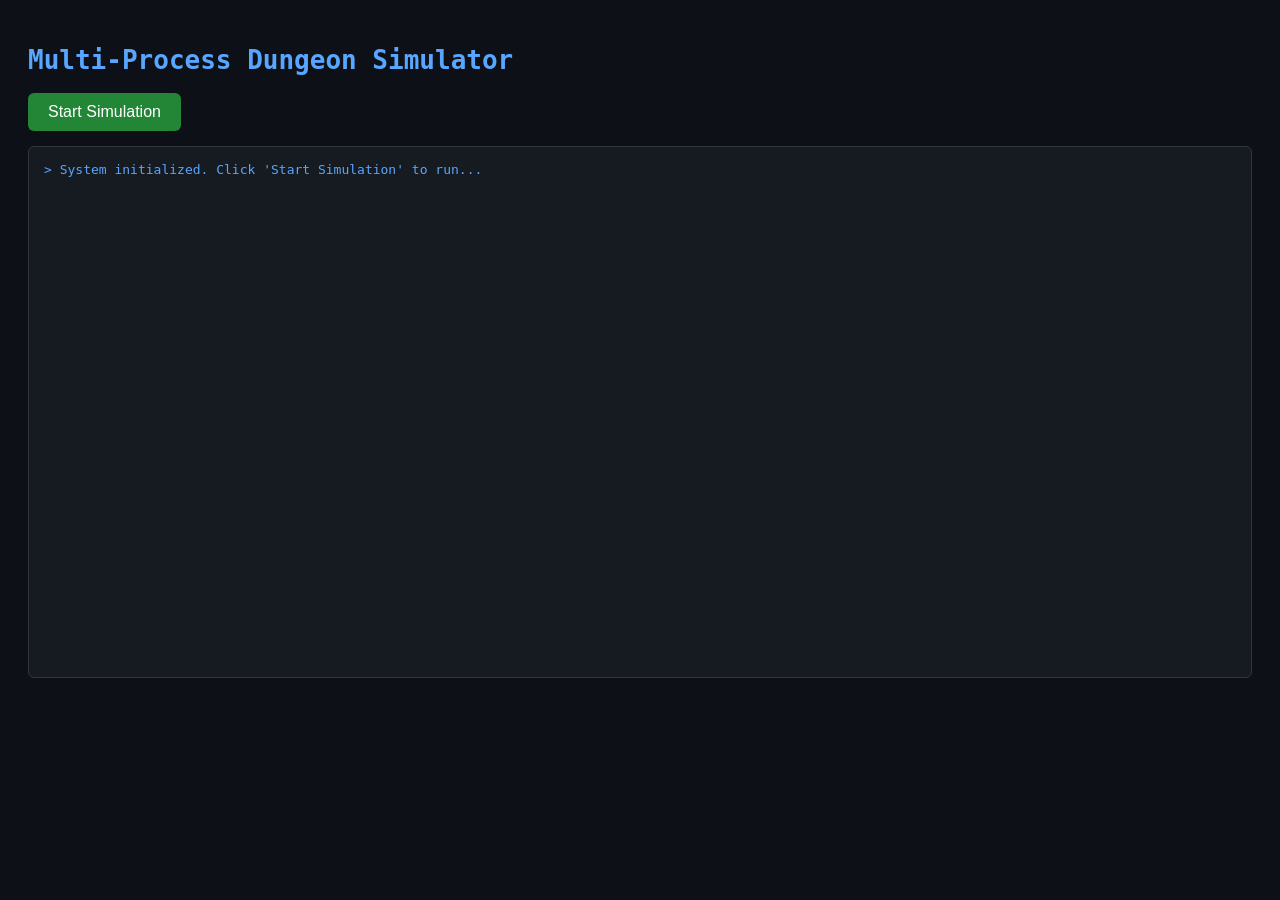
==== templates/index.html @ 9b79f570 "feat: Add Flask web server and SSE console UI" ====
<!DOCTYPE html>
<html lang="en">
<head>
    <meta charset="UTF-8">
    <title>Dungeon Simulator Console</title>
    <style>
        body { background-color: #0d1117; color: #58a6ff; font-family: monospace; padding: 20px; }
        #terminal { background: #161b22; border: 1px solid #30363d; padding: 15px; border-radius: 6px; height: 500px; overflow-y: auto; white-space: pre-wrap; }
        button { background: #238636; color: white; border: none; padding: 10px 20px; font-size: 16px; border-radius: 6px; cursor: pointer; margin-bottom: 15px; }
        button:hover { background: #2ea043; }
    </style>
</head>
<body>
    <h1>Multi-Process Dungeon Simulator</h1>
    <button onclick="runDungeon()">Start Simulation</button>
    <div id="terminal">> System initialized. Click 'Start Simulation' to run...</div>

    <script>
        function runDungeon() {
            const terminal = document.getElementById('terminal');
            terminal.innerText = "> Launching C Engine & Spawning Party...\n\n";
            
            const eventSource = new EventSource('/stream-game');
            
            eventSource.onmessage = function(event) {
                terminal.innerText += event.data;
                terminal.scrollTop = terminal.scrollHeight;
            };

            eventSource.onerror = function() {
                eventSource.close();
                terminal.innerText += "\n> Simulation run finished.";
            };
        }
    </script>
</body>
</html>
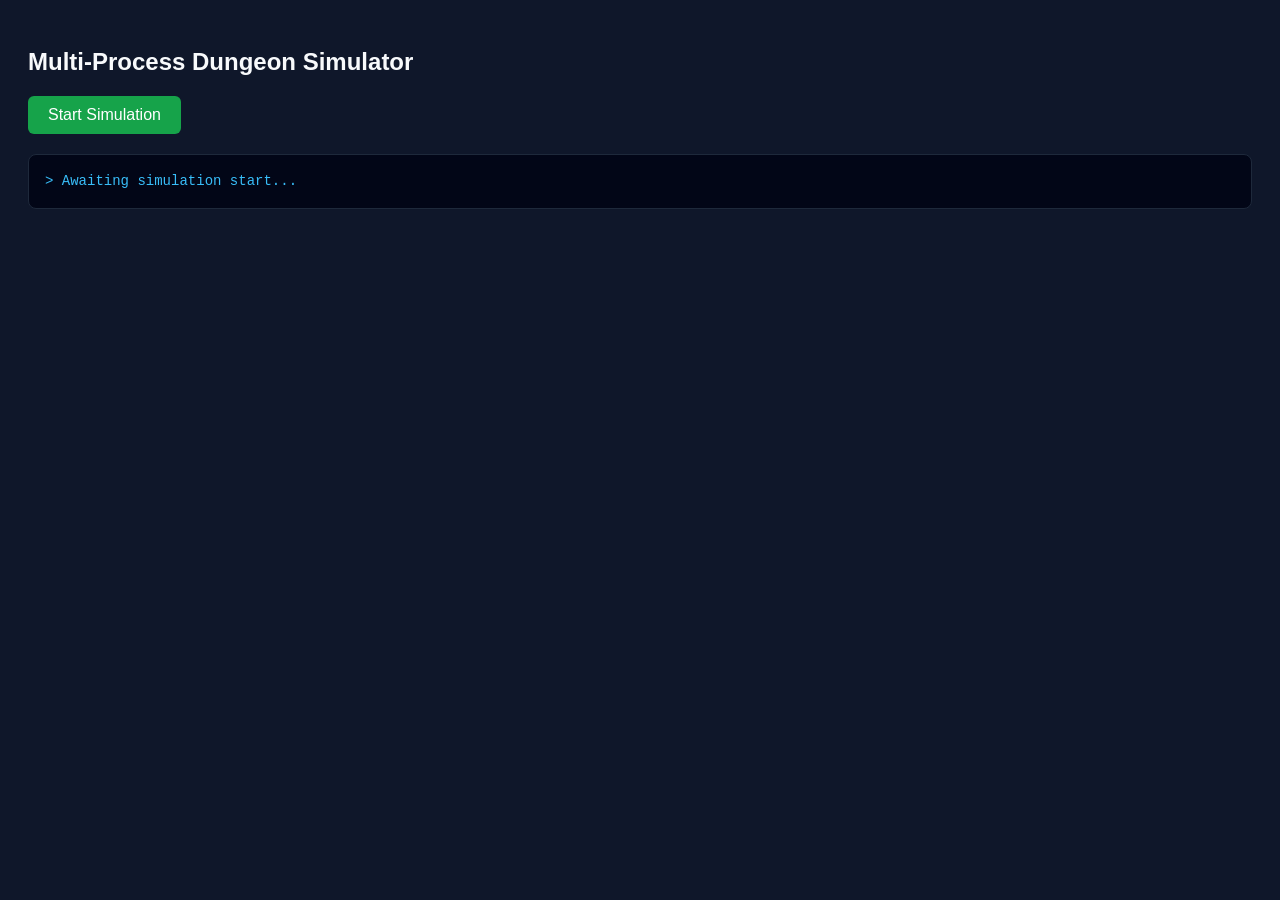
==== commit 9c60f097: "Update title and improve terminal styling in HTML" ====
--- a/templates/index.html
+++ b/templates/index.html
@@ -2,36 +2,70 @@
 <html lang="en">
 <head>
     <meta charset="UTF-8">
-    <title>Dungeon Simulator Console</title>
+    <title>Multi-Process Dungeon Simulator</title>
     <style>
-        body { background-color: #0d1117; color: #58a6ff; font-family: monospace; padding: 20px; }
-        #terminal { background: #161b22; border: 1px solid #30363d; padding: 15px; border-radius: 6px; height: 500px; overflow-y: auto; white-space: pre-wrap; }
-        button { background: #238636; color: white; border: none; padding: 10px 20px; font-size: 16px; border-radius: 6px; cursor: pointer; margin-bottom: 15px; }
-        button:hover { background: #2ea043; }
+        body {
+            background-color: #0f172a;
+            color: #f8fafc;
+            font-family: sans-serif;
+            padding: 20px;
+        }
+        #terminal {
+            background-color: #020617;
+            border: 1px solid #1e293b;
+            border-radius: 8px;
+            padding: 16px;
+            font-family: 'Courier New', Courier, monospace;
+            font-size: 14px;
+            line-height: 1.5;
+            color: #38bdf8;
+            /* CRITICAL: Preserves line breaks and formatting */
+            white-space: pre-wrap;
+            word-wrap: break-word;
+            max-height: 500px;
+            overflow-y: auto;
+        }
+        button {
+            background-color: #16a34a;
+            color: white;
+            border: none;
+            padding: 10px 20px;
+            font-size: 16px;
+            border-radius: 6px;
+            cursor: pointer;
+            margin-bottom: 20px;
+        }
+        button:hover {
+            background-color: #15803d;
+        }
     </style>
 </head>
 <body>
-    <h1>Multi-Process Dungeon Simulator</h1>
-    <button onclick="runDungeon()">Start Simulation</button>
-    <div id="terminal">> System initialized. Click 'Start Simulation' to run...</div>
+
+    <h2>Multi-Process Dungeon Simulator</h2>
+    <button id="startBtn" onclick="runSimulation()">Start Simulation</button>
+
+    <div id="terminal">> Awaiting simulation start...</div>
 
     <script>
-        function runDungeon() {
+        function runSimulation() {
             const terminal = document.getElementById('terminal');
-            terminal.innerText = "> Launching C Engine & Spawning Party...\n\n";
-            
+            terminal.textContent = '> Launching C Engine & Spawning Party...\n\n';
+
             const eventSource = new EventSource('/stream-game');
-            
+
             eventSource.onmessage = function(event) {
-                terminal.innerText += event.data;
+                // Append line with explicit newline
+                terminal.textContent += event.data + '\n';
+                // Auto-scroll to bottom as output logs arrive
                 terminal.scrollTop = terminal.scrollHeight;
             };
 
             eventSource.onerror = function() {
+                terminal.textContent += '\n> Simulation run finished.\n';
                 eventSource.close();
-                terminal.innerText += "\n> Simulation run finished.";
             };
         }
     </script>
 </body>
-</html>+</html>
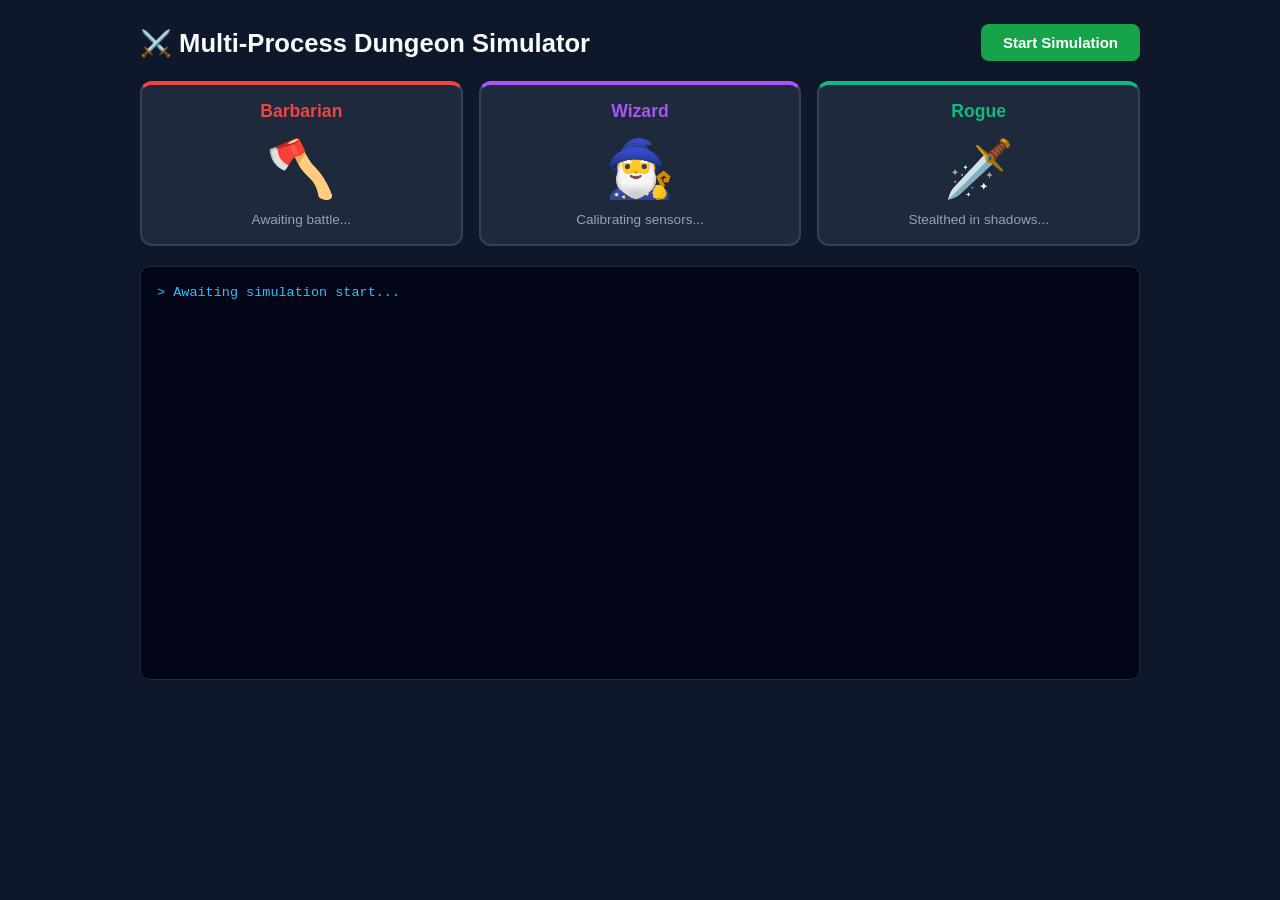
==== commit f2960f94: "Deploy animated dungeon simulator UI and streaming fixes" ====
--- a/templates/index.html
+++ b/templates/index.html
@@ -4,50 +4,165 @@
     <meta charset="UTF-8">
     <title>Multi-Process Dungeon Simulator</title>
     <style>
+        :root {
+            --bg: #0f172a;
+            --card-bg: #1e293b;
+            --terminal-bg: #020617;
+            --barbarian-color: #ef4444;
+            --wizard-color: #a855f7;
+            --rogue-color: #10b981;
+        }
+
         body {
-            background-color: #0f172a;
+            background-color: var(--bg);
             color: #f8fafc;
-            font-family: sans-serif;
-            padding: 20px;
-        }
-        #terminal {
-            background-color: #020617;
-            border: 1px solid #1e293b;
-            border-radius: 8px;
-            padding: 16px;
-            font-family: 'Courier New', Courier, monospace;
-            font-size: 14px;
-            line-height: 1.5;
-            color: #38bdf8;
-            /* CRITICAL: Preserves line breaks and formatting */
-            white-space: pre-wrap;
-            word-wrap: break-word;
-            max-height: 500px;
-            overflow-y: auto;
-        }
+            font-family: 'Segoe UI', Tahoma, Geneva, Verdana, sans-serif;
+            padding: 24px;
+            max-width: 1000px;
+            margin: 0 auto;
+        }
+
+        .header {
+            display: flex;
+            justify-content: space-between;
+            align-items: center;
+            margin-bottom: 20px;
+        }
+
+        h2 { margin: 0; font-size: 1.6rem; }
+
         button {
             background-color: #16a34a;
             color: white;
             border: none;
-            padding: 10px 20px;
-            font-size: 16px;
-            border-radius: 6px;
+            padding: 10px 22px;
+            font-size: 15px;
+            font-weight: 600;
+            border-radius: 8px;
             cursor: pointer;
+            transition: all 0.2s ease;
+        }
+
+        button:hover { background-color: #15803d; transform: translateY(-1px); }
+
+        #dungeon-stage {
+            display: grid;
+            grid-template-columns: repeat(3, 1fr);
+            gap: 16px;
             margin-bottom: 20px;
         }
-        button:hover {
-            background-color: #15803d;
+
+        .hero-card {
+            background-color: var(--card-bg);
+            border: 2px solid #334155;
+            border-radius: 12px;
+            padding: 16px;
+            text-align: center;
+            position: relative;
+            transition: border-color 0.3s, transform 0.2s;
+        }
+
+        .hero-avatar {
+            font-size: 3.5rem;
+            margin: 10px 0;
+            display: inline-block;
+            transition: transform 0.15s ease-in-out;
+        }
+
+        .hero-title { font-weight: 700; font-size: 1.1rem; margin-bottom: 4px; }
+        .hero-status { font-size: 0.85rem; color: #94a3b8; height: 1.2em; }
+
+        .hero-card[data-hero="barbarian"] { border-top: 4px solid var(--barbarian-color); }
+        .hero-card[data-hero="wizard"]    { border-top: 4px solid var(--wizard-color); }
+        .hero-card[data-hero="rogue"]     { border-top: 4px solid var(--rogue-color); }
+
+        @keyframes lunge {
+            0%   { transform: translateY(0) scale(1); }
+            30%  { transform: translateY(-18px) scale(1.25) rotate(-5deg); }
+            60%  { transform: translateY(4px) scale(1.1); }
+            100% { transform: translateY(0) scale(1); }
+        }
+        .anim-lunge .hero-avatar { animation: lunge 0.5s ease-in-out; }
+        .anim-lunge { border-color: var(--barbarian-color) !important; box-shadow: 0 0 15px rgba(239, 68, 68, 0.4); }
+
+        @keyframes cast {
+            0%   { transform: scale(1) rotate(0deg); filter: drop-shadow(0 0 0 transparent); }
+            50%  { transform: scale(1.3) rotate(10deg); filter: drop-shadow(0 0 12px #a855f7); }
+            100% { transform: scale(1) rotate(0deg); filter: drop-shadow(0 0 0 transparent); }
+        }
+        .anim-cast .hero-avatar { animation: cast 0.6s ease-in-out; }
+        .anim-cast { border-color: var(--wizard-color) !important; box-shadow: 0 0 15px rgba(168, 85, 247, 0.4); }
+
+        @keyframes dash {
+            0%   { transform: translateX(0); }
+            25%  { transform: translateX(-15px) rotate(-10deg); }
+            50%  { transform: translateX(15px) rotate(10deg); }
+            100% { transform: translateX(0); }
+        }
+        .anim-dash .hero-avatar { animation: dash 0.45s ease-in-out; }
+        .anim-dash { border-color: var(--rogue-color) !important; box-shadow: 0 0 15px rgba(16, 185, 129, 0.4); }
+
+        #terminal {
+            background-color: var(--terminal-bg);
+            border: 1px solid #1e293b;
+            border-radius: 10px;
+            padding: 16px;
+            font-family: 'Fira Code', 'Courier New', Courier, monospace;
+            font-size: 13.5px;
+            line-height: 1.55;
+            color: #38bdf8;
+            white-space: pre-wrap;
+            word-wrap: break-word;
+            height: 380px;
+            overflow-y: auto;
         }
     </style>
 </head>
 <body>
 
-    <h2>Multi-Process Dungeon Simulator</h2>
-    <button id="startBtn" onclick="runSimulation()">Start Simulation</button>
+    <div class="header">
+        <h2>⚔️ Multi-Process Dungeon Simulator</h2>
+        <button id="startBtn" onclick="runSimulation()">Start Simulation</button>
+    </div>
+
+    <div id="dungeon-stage">
+        <div class="hero-card" id="card-barbarian" data-hero="barbarian">
+            <div class="hero-title" style="color: var(--barbarian-color);">Barbarian</div>
+            <div class="hero-avatar">🪓</div>
+            <div class="hero-status" id="status-barbarian">Awaiting battle...</div>
+        </div>
+
+        <div class="hero-card" id="card-wizard" data-hero="wizard">
+            <div class="hero-title" style="color: var(--wizard-color);">Wizard</div>
+            <div class="hero-avatar">🧙‍♂️</div>
+            <div class="hero-status" id="status-wizard">Calibrating sensors...</div>
+        </div>
+
+        <div class="hero-card" id="card-rogue" data-hero="rogue">
+            <div class="hero-title" style="color: var(--rogue-color);">Rogue</div>
+            <div class="hero-avatar">🗡️</div>
+            <div class="hero-status" id="status-rogue">Stealthed in shadows...</div>
+        </div>
+    </div>
 
     <div id="terminal">> Awaiting simulation start...</div>
 
     <script>
+        function triggerHeroAnimation(hero, animClass, statusText) {
+            const card = document.getElementById(`card-${hero}`);
+            const status = document.getElementById(`status-${hero}`);
+
+            if (statusText) status.textContent = statusText;
+
+            card.classList.remove('anim-lunge', 'anim-cast', 'anim-dash');
+            void card.offsetWidth;
+            card.classList.add(animClass);
+
+            setTimeout(() => {
+                card.classList.remove(animClass);
+            }, 600);
+        }
+
         function runSimulation() {
             const terminal = document.getElementById('terminal');
             terminal.textContent = '> Launching C Engine & Spawning Party...\n\n';
@@ -55,17 +170,33 @@
             const eventSource = new EventSource('/stream-game');
 
             eventSource.onmessage = function(event) {
-                // Append line with explicit newline
-                terminal.textContent += event.data + '\n';
-                // Auto-scroll to bottom as output logs arrive
+                if (event.data === '[FINISHED]') {
+                    eventSource.close();
+                    document.getElementById('status-barbarian').textContent = 'Victorious!';
+                    document.getElementById('status-wizard').textContent = 'Victorious!';
+                    document.getElementById('status-rogue').textContent = 'Loot collected!';
+                    return;
+                }
+
+                const line = event.data;
+                terminal.textContent += line + '\n';
                 terminal.scrollTop = terminal.scrollHeight;
+
+                if (line.includes('[Barbarian]') || line.includes('barbarian')) {
+                    triggerHeroAnimation('barbarian', 'anim-lunge', 'Attacking monster!');
+                } 
+                else if (line.includes('[Wizard]') || line.includes('wizard')) {
+                    triggerHeroAnimation('wizard', 'anim-cast', 'Deciphering glyphs...');
+                } 
+                else if (line.includes('[Rogue]') || line.includes('rogue')) {
+                    triggerHeroAnimation('rogue', 'anim-dash', 'Picking locks / sweeping...');
+                }
             };
 
             eventSource.onerror = function() {
-                terminal.textContent += '\n> Simulation run finished.\n';
                 eventSource.close();
             };
         }
     </script>
 </body>
-</html>
+</html>
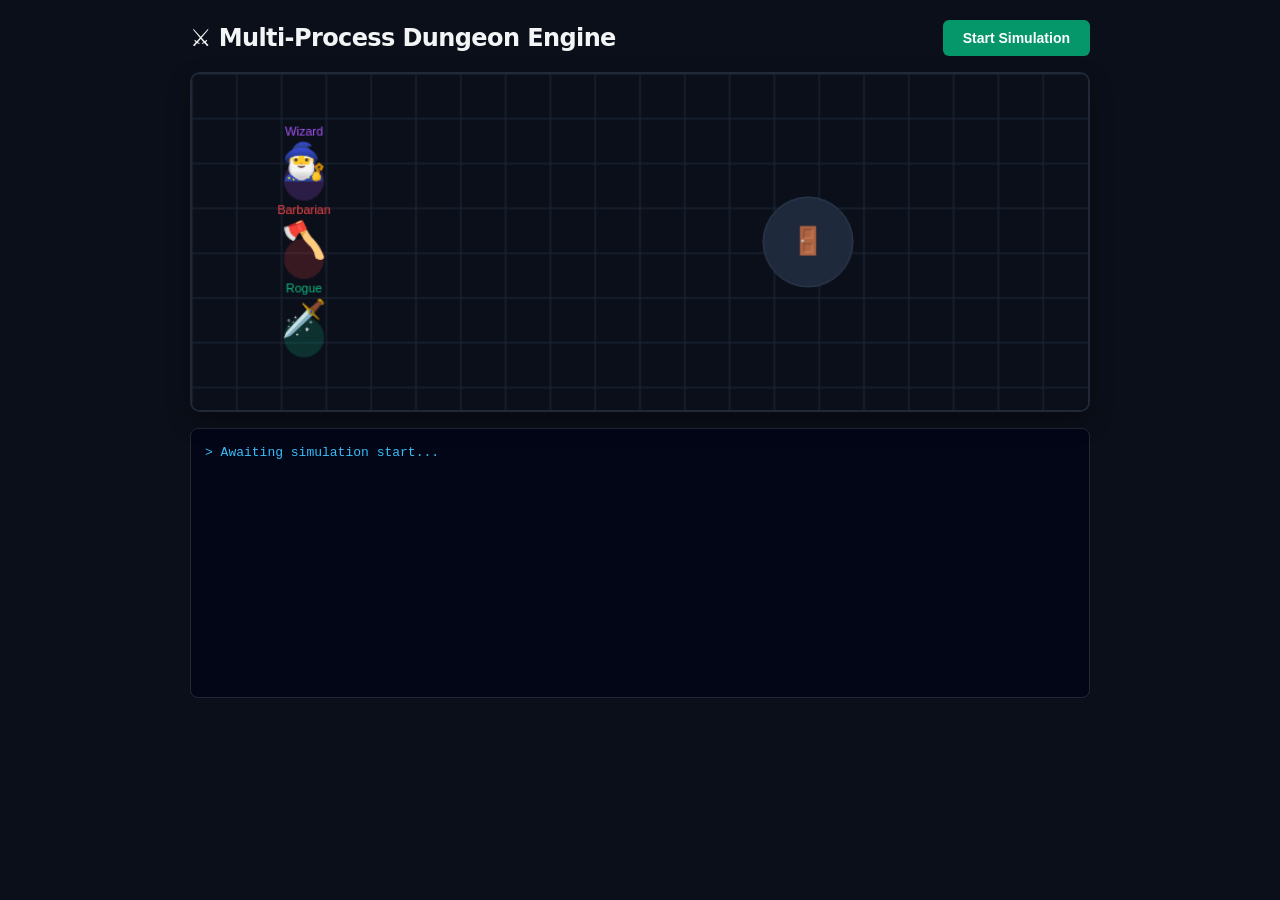
==== commit 11c510aa: "Enhance UI and add 2D graphics support Updated title and styles for improved UI. Added canvas for 2D" ====
--- a/templates/index.html
+++ b/templates/index.html
@@ -2,23 +2,21 @@
 <html lang="en">
 <head>
     <meta charset="UTF-8">
-    <title>Multi-Process Dungeon Simulator</title>
+    <title>Multi-Process Dungeon Simulator - 2D Canvas Engine</title>
     <style>
         :root {
-            --bg: #0f172a;
-            --card-bg: #1e293b;
-            --terminal-bg: #020617;
-            --barbarian-color: #ef4444;
-            --wizard-color: #a855f7;
-            --rogue-color: #10b981;
+            --bg: #0b0f19;
+            --panel-bg: #111827;
+            --border: #1f2937;
+            --text: #f3f4f6;
         }
 
         body {
             background-color: var(--bg);
-            color: #f8fafc;
-            font-family: 'Segoe UI', Tahoma, Geneva, Verdana, sans-serif;
-            padding: 24px;
-            max-width: 1000px;
+            color: var(--text);
+            font-family: 'Segoe UI', system-ui, -apple-system, sans-serif;
+            padding: 20px;
+            max-width: 900px;
             margin: 0 auto;
         }
 
@@ -26,94 +24,56 @@
             display: flex;
             justify-content: space-between;
             align-items: center;
-            margin-bottom: 20px;
-        }
-
-        h2 { margin: 0; font-size: 1.6rem; }
+            margin-bottom: 16px;
+        }
+
+        h2 { margin: 0; font-size: 1.5rem; letter-spacing: -0.025em; }
 
         button {
-            background-color: #16a34a;
+            background-color: #059669;
             color: white;
             border: none;
-            padding: 10px 22px;
-            font-size: 15px;
+            padding: 10px 20px;
+            font-size: 14px;
             font-weight: 600;
+            border-radius: 6px;
+            cursor: pointer;
+            transition: background-color 0.2s, transform 0.1s;
+        }
+
+        button:hover { background-color: #047857; }
+        button:active { transform: scale(0.98); }
+
+        /* Canvas Stage */
+        #canvas-container {
+            position: relative;
+            background-color: #030712;
+            border: 2px solid var(--border);
+            border-radius: 10px;
+            overflow: hidden;
+            box-shadow: 0 10px 25px -5px rgba(0, 0, 0, 0.5);
+            margin-bottom: 16px;
+        }
+
+        canvas {
+            display: block;
+            width: 100%;
+            height: auto;
+        }
+
+        /* Terminal Output */
+        #terminal {
+            background-color: #020617;
+            border: 1px solid var(--border);
             border-radius: 8px;
-            cursor: pointer;
-            transition: all 0.2s ease;
-        }
-
-        button:hover { background-color: #15803d; transform: translateY(-1px); }
-
-        #dungeon-stage {
-            display: grid;
-            grid-template-columns: repeat(3, 1fr);
-            gap: 16px;
-            margin-bottom: 20px;
-        }
-
-        .hero-card {
-            background-color: var(--card-bg);
-            border: 2px solid #334155;
-            border-radius: 12px;
-            padding: 16px;
-            text-align: center;
-            position: relative;
-            transition: border-color 0.3s, transform 0.2s;
-        }
-
-        .hero-avatar {
-            font-size: 3.5rem;
-            margin: 10px 0;
-            display: inline-block;
-            transition: transform 0.15s ease-in-out;
-        }
-
-        .hero-title { font-weight: 700; font-size: 1.1rem; margin-bottom: 4px; }
-        .hero-status { font-size: 0.85rem; color: #94a3b8; height: 1.2em; }
-
-        .hero-card[data-hero="barbarian"] { border-top: 4px solid var(--barbarian-color); }
-        .hero-card[data-hero="wizard"]    { border-top: 4px solid var(--wizard-color); }
-        .hero-card[data-hero="rogue"]     { border-top: 4px solid var(--rogue-color); }
-
-        @keyframes lunge {
-            0%   { transform: translateY(0) scale(1); }
-            30%  { transform: translateY(-18px) scale(1.25) rotate(-5deg); }
-            60%  { transform: translateY(4px) scale(1.1); }
-            100% { transform: translateY(0) scale(1); }
-        }
-        .anim-lunge .hero-avatar { animation: lunge 0.5s ease-in-out; }
-        .anim-lunge { border-color: var(--barbarian-color) !important; box-shadow: 0 0 15px rgba(239, 68, 68, 0.4); }
-
-        @keyframes cast {
-            0%   { transform: scale(1) rotate(0deg); filter: drop-shadow(0 0 0 transparent); }
-            50%  { transform: scale(1.3) rotate(10deg); filter: drop-shadow(0 0 12px #a855f7); }
-            100% { transform: scale(1) rotate(0deg); filter: drop-shadow(0 0 0 transparent); }
-        }
-        .anim-cast .hero-avatar { animation: cast 0.6s ease-in-out; }
-        .anim-cast { border-color: var(--wizard-color) !important; box-shadow: 0 0 15px rgba(168, 85, 247, 0.4); }
-
-        @keyframes dash {
-            0%   { transform: translateX(0); }
-            25%  { transform: translateX(-15px) rotate(-10deg); }
-            50%  { transform: translateX(15px) rotate(10deg); }
-            100% { transform: translateX(0); }
-        }
-        .anim-dash .hero-avatar { animation: dash 0.45s ease-in-out; }
-        .anim-dash { border-color: var(--rogue-color) !important; box-shadow: 0 0 15px rgba(16, 185, 129, 0.4); }
-
-        #terminal {
-            background-color: var(--terminal-bg);
-            border: 1px solid #1e293b;
-            border-radius: 10px;
-            padding: 16px;
-            font-family: 'Fira Code', 'Courier New', Courier, monospace;
-            font-size: 13.5px;
-            line-height: 1.55;
+            padding: 14px;
+            font-family: 'Fira Code', 'Courier New', monospace;
+            font-size: 13px;
+            line-height: 1.5;
             color: #38bdf8;
             white-space: pre-wrap;
             word-wrap: break-word;
-            height: 380px;
+            height: 240px;
             overflow-y: auto;
         }
     </style>
@@ -121,48 +81,203 @@
 <body>
 
     <div class="header">
-        <h2>⚔️ Multi-Process Dungeon Simulator</h2>
+        <h2>⚔️ Multi-Process Dungeon Engine</h2>
         <button id="startBtn" onclick="runSimulation()">Start Simulation</button>
     </div>
 
-    <div id="dungeon-stage">
-        <div class="hero-card" id="card-barbarian" data-hero="barbarian">
-            <div class="hero-title" style="color: var(--barbarian-color);">Barbarian</div>
-            <div class="hero-avatar">🪓</div>
-            <div class="hero-status" id="status-barbarian">Awaiting battle...</div>
-        </div>
-
-        <div class="hero-card" id="card-wizard" data-hero="wizard">
-            <div class="hero-title" style="color: var(--wizard-color);">Wizard</div>
-            <div class="hero-avatar">🧙‍♂️</div>
-            <div class="hero-status" id="status-wizard">Calibrating sensors...</div>
-        </div>
-
-        <div class="hero-card" id="card-rogue" data-hero="rogue">
-            <div class="hero-title" style="color: var(--rogue-color);">Rogue</div>
-            <div class="hero-avatar">🗡️</div>
-            <div class="hero-status" id="status-rogue">Stealthed in shadows...</div>
-        </div>
+    <!-- 2D Computer Graphics Arena -->
+    <div id="canvas-container">
+        <canvas id="dungeonCanvas" width="800" height="300"></canvas>
     </div>
 
+    <!-- Process Output Stream -->
     <div id="terminal">> Awaiting simulation start...</div>
 
     <script>
-        function triggerHeroAnimation(hero, animClass, statusText) {
-            const card = document.getElementById(`card-${hero}`);
-            const status = document.getElementById(`status-${hero}`);
-
-            if (statusText) status.textContent = statusText;
-
-            card.classList.remove('anim-lunge', 'anim-cast', 'anim-dash');
-            void card.offsetWidth;
-            card.classList.add(animClass);
-
-            setTimeout(() => {
-                card.classList.remove(animClass);
-            }, 600);
-        }
-
+        const canvas = document.getElementById('dungeonCanvas');
+        const ctx = canvas.getContext('2d');
+
+        // --- Particle System ---
+        const particles = [];
+        function createParticles(x, y, color, count = 15, speedMultiplier = 1) {
+            for (let i = 0; i < count; i++) {
+                const angle = Math.random() * Math.PI * 2;
+                const speed = (Math.random() * 3 + 1) * speedMultiplier;
+                particles.push({
+                    x: x,
+                    y: y,
+                    vx: Math.cos(angle) * speed,
+                    vy: Math.sin(angle) * speed,
+                    size: Math.random() * 4 + 2,
+                    color: color,
+                    life: 1.0,
+                    decay: Math.random() * 0.04 + 0.02
+                });
+            }
+        }
+
+        // --- Character Sprite Entities ---
+        const heroes = {
+            barbarian: {
+                name: 'Barbarian',
+                emoji: '🪓',
+                homeX: 100, homeY: 150,
+                x: 100, y: 150,
+                targetX: 100, targetY: 150,
+                color: '#ef4444',
+                status: 'Ready'
+            },
+            wizard: {
+                name: 'Wizard',
+                emoji: '🧙‍♂️',
+                homeX: 100, homeY: 80,
+                x: 100, y: 80,
+                targetX: 100, targetY: 80,
+                color: '#a855f7',
+                status: 'Ready'
+            },
+            rogue: {
+                name: 'Rogue',
+                emoji: '🗡️',
+                homeX: 100, homeY: 220,
+                x: 100, y: 220,
+                targetX: 100, targetY: 220,
+                color: '#10b981',
+                status: 'Ready'
+            }
+        };
+
+        const targetArea = { x: 550, y: 150, radius: 40 };
+
+        // --- Render Loop (60 FPS Graphics) ---
+        function drawDungeon() {
+            // Clear Background
+            ctx.fillStyle = '#0b0f19';
+            ctx.fillRect(0, 0, canvas.width, canvas.height);
+
+            // Draw Dungeon Tile Grid
+            ctx.strokeStyle = '#1e293b';
+            ctx.lineWidth = 1;
+            const tileSize = 40;
+            for (let x = 0; x < canvas.width; x += tileSize) {
+                ctx.beginPath();
+                ctx.moveTo(x, 0);
+                ctx.lineTo(x, canvas.height);
+                ctx.stroke();
+            }
+            for (let y = 0; y < canvas.height; y += tileSize) {
+                ctx.beginPath();
+                ctx.moveTo(0, y);
+                ctx.lineTo(canvas.width, y);
+                ctx.stroke();
+            }
+
+            // Draw Target Zone / Door
+            ctx.save();
+            ctx.strokeStyle = '#334155';
+            ctx.fillStyle = '#1e293b';
+            ctx.beginPath();
+            ctx.arc(targetArea.x, targetArea.y, targetArea.radius, 0, Math.PI * 2);
+            ctx.fill();
+            ctx.stroke();
+            ctx.font = '24px sans-serif';
+            ctx.textAlign = 'center';
+            ctx.textBaseline = 'middle';
+            ctx.fillText('🚪', targetArea.x, targetArea.y);
+            ctx.restore();
+
+            // Update & Draw Particles
+            for (let i = particles.length - 1; i >= 0; i--) {
+                const p = particles[i];
+                p.x += p.vx;
+                p.y += p.vy;
+                p.life -= p.decay;
+
+                if (p.life <= 0) {
+                    particles.splice(i, 1);
+                    continue;
+                }
+
+                ctx.save();
+                ctx.globalAlpha = p.life;
+                ctx.fillStyle = p.color;
+                ctx.beginPath();
+                ctx.arc(p.x, p.y, p.size, 0, Math.PI * 2);
+                ctx.fill();
+                ctx.restore();
+            }
+
+            // Update & Draw Heroes
+            Object.values(heroes).forEach(hero => {
+                // Smooth Movement Vector Interpolation (Lerp)
+                hero.x += (hero.targetX - hero.x) * 0.15;
+                hero.y += (hero.targetY - hero.y) * 0.15;
+
+                // Auto-return home if close to target
+                if (Math.hypot(hero.targetX - hero.x, hero.targetY - hero.y) < 2 && hero.targetX !== hero.homeX) {
+                    hero.targetX = hero.homeX;
+                    hero.targetY = hero.homeY;
+                }
+
+                ctx.save();
+                // Draw Character Aura / Shadow
+                ctx.fillStyle = hero.color;
+                ctx.globalAlpha = 0.2;
+                ctx.beginPath();
+                ctx.arc(hero.x, hero.y + 15, 18, 0, Math.PI * 2);
+                ctx.fill();
+
+                // Draw Emoji Sprite
+                ctx.globalAlpha = 1.0;
+                ctx.font = '32px sans-serif';
+                ctx.textAlign = 'center';
+                ctx.textBaseline = 'middle';
+                ctx.fillText(hero.emoji, hero.x, hero.y);
+
+                // Draw Label & Status
+                ctx.font = '11px sans-serif';
+                ctx.fillStyle = hero.color;
+                ctx.fillText(hero.name, hero.x, hero.y - 28);
+                ctx.restore();
+            });
+
+            requestAnimationFrame(drawDungeon);
+        }
+
+        // Start 60 FPS Render Loop
+        drawDungeon();
+
+        // --- Action Trigger Functions ---
+        function triggerAction(heroKey, actionType) {
+            const hero = heroes[heroKey];
+            if (!hero) return;
+
+            if (actionType === 'attack') { // Barbarian Lunge
+                hero.targetX = targetArea.x - 40;
+                hero.targetY = targetArea.y + 10;
+                setTimeout(() => {
+                    createParticles(targetArea.x - 20, targetArea.y, '#ef4444', 20, 1.5);
+                }, 150);
+            } 
+            else if (actionType === 'cast') { // Wizard Magic Beam
+                hero.targetX = hero.homeX + 60;
+                setTimeout(() => {
+                    // Fire particle beam toward door
+                    for (let x = hero.x + 20; x < targetArea.x; x += 15) {
+                        createParticles(x, hero.y + (Math.random() * 10 - 5), '#a855f7', 3, 0.5);
+                    }
+                }, 100);
+            } 
+            else if (actionType === 'dash') { // Rogue Lockpick / Sweep
+                hero.targetX = targetArea.x - 10;
+                hero.targetY = targetArea.y - 30;
+                setTimeout(() => {
+                    createParticles(targetArea.x, targetArea.y - 20, '#10b981', 15, 1.2);
+                }, 200);
+            }
+        }
+
+        // --- SSE Stream Handler ---
         function runSimulation() {
             const terminal = document.getElementById('terminal');
             terminal.textContent = '> Launching C Engine & Spawning Party...\n\n';
@@ -172,9 +287,7 @@
             eventSource.onmessage = function(event) {
                 if (event.data === '[FINISHED]') {
                     eventSource.close();
-                    document.getElementById('status-barbarian').textContent = 'Victorious!';
-                    document.getElementById('status-wizard').textContent = 'Victorious!';
-                    document.getElementById('status-rogue').textContent = 'Loot collected!';
+                    terminal.textContent += '\n> Simulation sequence complete.\n';
                     return;
                 }
 
@@ -182,14 +295,15 @@
                 terminal.textContent += line + '\n';
                 terminal.scrollTop = terminal.scrollHeight;
 
+                // Match log events to graphics actions
                 if (line.includes('[Barbarian]') || line.includes('barbarian')) {
-                    triggerHeroAnimation('barbarian', 'anim-lunge', 'Attacking monster!');
+                    triggerAction('barbarian', 'attack');
                 } 
                 else if (line.includes('[Wizard]') || line.includes('wizard')) {
-                    triggerHeroAnimation('wizard', 'anim-cast', 'Deciphering glyphs...');
+                    triggerAction('wizard', 'cast');
                 } 
                 else if (line.includes('[Rogue]') || line.includes('rogue')) {
-                    triggerHeroAnimation('rogue', 'anim-dash', 'Picking locks / sweeping...');
+                    triggerAction('rogue', 'dash');
                 }
             };
 
@@ -199,4 +313,4 @@
         }
     </script>
 </body>
-</html>+</html>
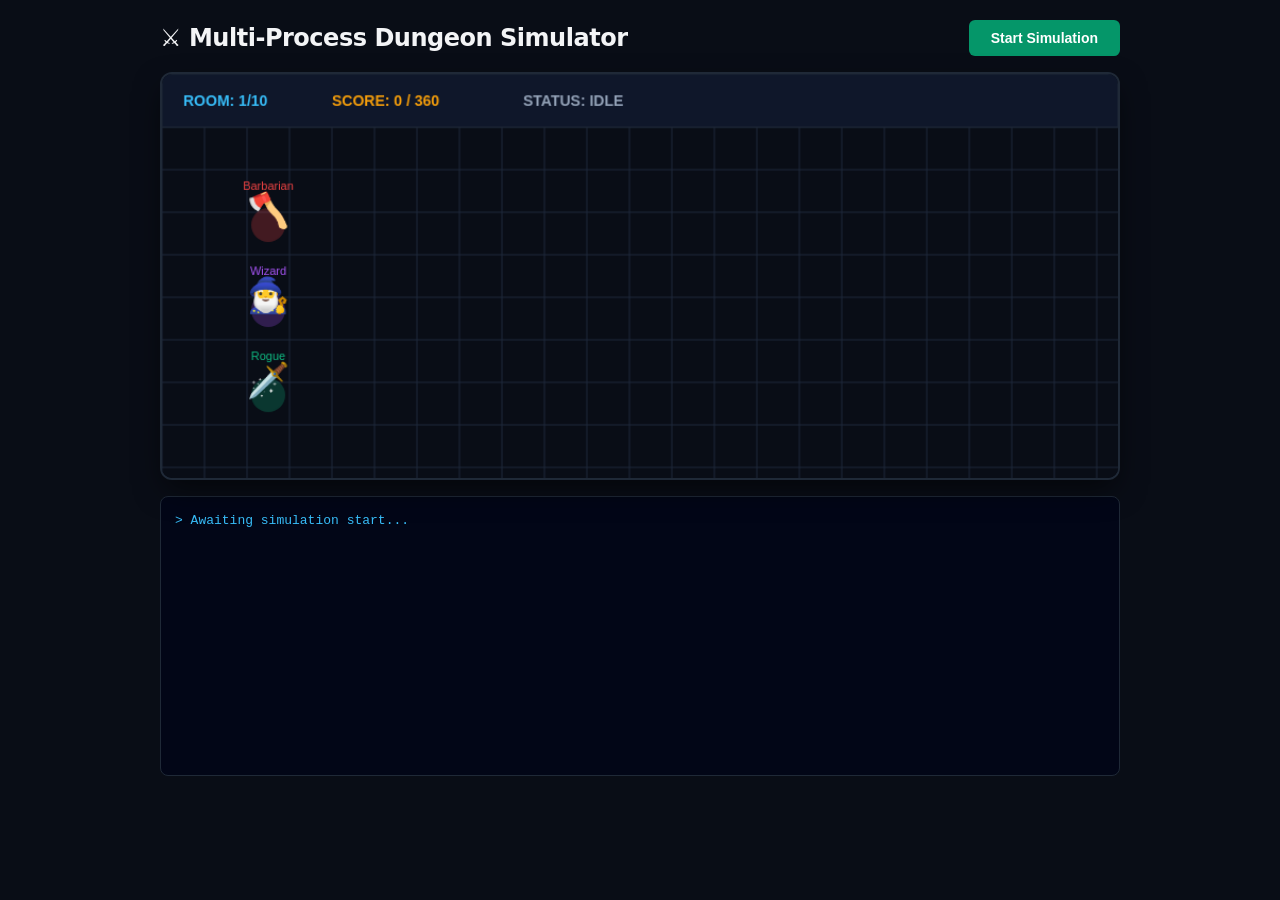
==== commit 45a24476: "Refactor index.html for dungeon simulator enhancements Updated title and styling for the dungeon sim" ====
--- a/templates/index.html
+++ b/templates/index.html
@@ -2,21 +2,21 @@
 <html lang="en">
 <head>
     <meta charset="UTF-8">
-    <title>Multi-Process Dungeon Simulator - 2D Canvas Engine</title>
+    <title>Multi-Process Dungeon Simulator - Graphic Canvas Engine</title>
     <style>
         :root {
-            --bg: #0b0f19;
+            --bg: #090d16;
             --panel-bg: #111827;
             --border: #1f2937;
-            --text: #f3f4f6;
+            --accent: #38bdf8;
         }
 
         body {
             background-color: var(--bg);
-            color: var(--text);
+            color: #f3f4f6;
             font-family: 'Segoe UI', system-ui, -apple-system, sans-serif;
             padding: 20px;
-            max-width: 900px;
+            max-width: 960px;
             margin: 0 auto;
         }
 
@@ -27,41 +27,35 @@
             margin-bottom: 16px;
         }
 
-        h2 { margin: 0; font-size: 1.5rem; letter-spacing: -0.025em; }
+        h2 { margin: 0; font-size: 1.5rem; letter-spacing: -0.02em; }
 
         button {
             background-color: #059669;
             color: white;
             border: none;
-            padding: 10px 20px;
+            padding: 10px 22px;
             font-size: 14px;
             font-weight: 600;
             border-radius: 6px;
             cursor: pointer;
-            transition: background-color 0.2s, transform 0.1s;
+            transition: all 0.2s ease;
         }
 
         button:hover { background-color: #047857; }
         button:active { transform: scale(0.98); }
 
-        /* Canvas Stage */
         #canvas-container {
             position: relative;
             background-color: #030712;
             border: 2px solid var(--border);
-            border-radius: 10px;
+            border-radius: 12px;
             overflow: hidden;
-            box-shadow: 0 10px 25px -5px rgba(0, 0, 0, 0.5);
+            box-shadow: 0 12px 30px -5px rgba(0, 0, 0, 0.6);
             margin-bottom: 16px;
         }
 
-        canvas {
-            display: block;
-            width: 100%;
-            height: auto;
-        }
-
-        /* Terminal Output */
+        canvas { display: block; width: 100%; height: auto; }
+
         #terminal {
             background-color: #020617;
             border: 1px solid var(--border);
@@ -69,11 +63,11 @@
             padding: 14px;
             font-family: 'Fira Code', 'Courier New', monospace;
             font-size: 13px;
-            line-height: 1.5;
-            color: #38bdf8;
+            line-height: 1.55;
+            color: var(--accent);
             white-space: pre-wrap;
             word-wrap: break-word;
-            height: 240px;
+            height: 250px;
             overflow-y: auto;
         }
     </style>
@@ -81,213 +75,261 @@
 <body>
 
     <div class="header">
-        <h2>⚔️ Multi-Process Dungeon Engine</h2>
+        <h2>⚔️ Multi-Process Dungeon Simulator</h2>
         <button id="startBtn" onclick="runSimulation()">Start Simulation</button>
     </div>
 
-    <!-- 2D Computer Graphics Arena -->
+    <!-- 2D Interactive Computer Graphics Stage -->
     <div id="canvas-container">
-        <canvas id="dungeonCanvas" width="800" height="300"></canvas>
+        <canvas id="dungeonCanvas" width="900" height="380"></canvas>
     </div>
 
-    <!-- Process Output Stream -->
+    <!-- Live Execution Stream -->
     <div id="terminal">> Awaiting simulation start...</div>
 
     <script>
         const canvas = document.getElementById('dungeonCanvas');
         const ctx = canvas.getContext('2d');
 
-        // --- Particle System ---
+        // --- Global Simulation State ---
+        const gameState = {
+            room: 1,
+            score: 0,
+            status: 'IDLE',
+            activeObstacle: null, // 'monster', 'barrier', 'trap', 'vault'
+            monster: { hp: 100, maxHp: 100, name: '' },
+            barrier: { cipher: '', solved: '', active: false },
+            trap: { currentPos: 0, targetPos: 0, active: false },
+            vault: { active: false, lever1: false, lever2: false, artifact: '', solvedWord: '' }
+        };
+
+        // --- Particle Engine ---
         const particles = [];
-        function createParticles(x, y, color, count = 15, speedMultiplier = 1) {
+        function addParticles(x, y, color, count = 15, speed = 2) {
             for (let i = 0; i < count; i++) {
                 const angle = Math.random() * Math.PI * 2;
-                const speed = (Math.random() * 3 + 1) * speedMultiplier;
+                const pSpeed = (Math.random() * 3 + 1) * speed;
                 particles.push({
-                    x: x,
-                    y: y,
-                    vx: Math.cos(angle) * speed,
-                    vy: Math.sin(angle) * speed,
+                    x, y,
+                    vx: Math.cos(angle) * pSpeed,
+                    vy: Math.sin(angle) * pSpeed,
                     size: Math.random() * 4 + 2,
-                    color: color,
+                    color,
                     life: 1.0,
-                    decay: Math.random() * 0.04 + 0.02
+                    decay: Math.random() * 0.03 + 0.02
                 });
             }
         }
 
-        // --- Character Sprite Entities ---
+        // --- Heroes Vector Objects ---
         const heroes = {
-            barbarian: {
-                name: 'Barbarian',
-                emoji: '🪓',
-                homeX: 100, homeY: 150,
-                x: 100, y: 150,
-                targetX: 100, targetY: 150,
-                color: '#ef4444',
-                status: 'Ready'
-            },
-            wizard: {
-                name: 'Wizard',
-                emoji: '🧙‍♂️',
-                homeX: 100, homeY: 80,
-                x: 100, y: 80,
-                targetX: 100, targetY: 80,
-                color: '#a855f7',
-                status: 'Ready'
-            },
-            rogue: {
-                name: 'Rogue',
-                emoji: '🗡️',
-                homeX: 100, homeY: 220,
-                x: 100, y: 220,
-                targetX: 100, targetY: 220,
-                color: '#10b981',
-                status: 'Ready'
-            }
+            barbarian: { name: 'Barbarian', emoji: '🪓', homeX: 100, homeY: 130, x: 100, y: 130, targetX: 100, targetY: 130, color: '#ef4444' },
+            wizard:    { name: 'Wizard',    emoji: '🧙‍♂️', homeX: 100, homeY: 210, x: 100, y: 210, targetX: 100, targetY: 210, color: '#a855f7' },
+            rogue:     { name: 'Rogue',     emoji: '🗡️', homeX: 100, homeY: 290, x: 100, y: 290, targetX: 100, targetY: 290, color: '#10b981' }
         };
 
-        const targetArea = { x: 550, y: 150, radius: 40 };
-
-        // --- Render Loop (60 FPS Graphics) ---
-        function drawDungeon() {
-            // Clear Background
-            ctx.fillStyle = '#0b0f19';
+        // --- 60 FPS Computer Graphics Render Loop ---
+        function render() {
+            // Clear Stage
+            ctx.fillStyle = '#090d16';
             ctx.fillRect(0, 0, canvas.width, canvas.height);
 
-            // Draw Dungeon Tile Grid
+            // Draw Background Dungeon Grid
             ctx.strokeStyle = '#1e293b';
             ctx.lineWidth = 1;
-            const tileSize = 40;
-            for (let x = 0; x < canvas.width; x += tileSize) {
+            for (let x = 0; x < canvas.width; x += 40) {
+                ctx.beginPath(); ctx.moveTo(x, 50); ctx.lineTo(x, canvas.height); ctx.stroke();
+            }
+            for (let y = 50; y < canvas.height; y += 40) {
+                ctx.beginPath(); ctx.moveTo(0, y); ctx.lineTo(canvas.width, y); ctx.stroke();
+            }
+
+            // Draw HUD Top Header Bar
+            ctx.fillStyle = '#0f172a';
+            ctx.fillRect(0, 0, canvas.width, 50);
+            ctx.strokeStyle = '#1f2937';
+            ctx.strokeRect(0, 0, canvas.width, 50);
+
+            ctx.font = 'bold 14px sans-serif';
+            ctx.fillStyle = '#38bdf8';
+            ctx.fillText(`ROOM: ${gameState.room}/10`, 20, 30);
+            ctx.fillStyle = '#f59e0b';
+            ctx.fillText(`SCORE: ${gameState.score} / 360`, 160, 30);
+            ctx.fillStyle = gameState.status === 'RUNNING' ? '#10b981' : '#94a3b8';
+            ctx.fillText(`STATUS: ${gameState.status}`, 340, 30);
+
+            // --- OBSTACLE RENDERING ---
+            const stageCenterX = 580;
+            const stageCenterY = 210;
+
+            // 1. Monster Visual
+            if (gameState.activeObstacle === 'monster') {
+                ctx.save();
+                ctx.font = '55px sans-serif';
+                ctx.textAlign = 'center';
+                ctx.fillText('👹', stageCenterX, stageCenterY);
+
+                // Monster Health Bar
+                ctx.fillStyle = '#1e293b';
+                ctx.fillRect(stageCenterX - 60, stageCenterY - 60, 120, 12);
+                ctx.fillStyle = '#ef4444';
+                ctx.fillRect(stageCenterX - 60, stageCenterY - 60, (gameState.monster.hp / gameState.monster.maxHp) * 120, 12);
+                ctx.strokeStyle = '#f8fafc';
+                ctx.strokeRect(stageCenterX - 60, stageCenterY - 60, 120, 12);
+                ctx.restore();
+            }
+
+            // 2. Barrier Visual (Glowing Runes Shield)
+            else if (gameState.activeObstacle === 'barrier') {
+                ctx.save();
+                ctx.shadowColor = '#a855f7';
+                ctx.shadowBlur = 15;
+                ctx.strokeStyle = '#c084fc';
+                ctx.lineWidth = 6;
                 ctx.beginPath();
-                ctx.moveTo(x, 0);
-                ctx.lineTo(x, canvas.height);
+                ctx.moveTo(stageCenterX, 80);
+                ctx.lineTo(stageCenterX, 340);
                 ctx.stroke();
-            }
-            for (let y = 0; y < canvas.height; y += tileSize) {
+
+                ctx.font = 'bold 16px monospace';
+                ctx.fillStyle = '#e9d5ff';
+                ctx.textAlign = 'center';
+                ctx.fillText(`ᚱᚢᚾᛖ: "${gameState.barrier.cipher}"`, stageCenterX - 110, stageCenterY - 20);
+
+                if (gameState.barrier.solved) {
+                    ctx.fillStyle = '#10b981';
+                    ctx.fillText(`SOLVED: "${gameState.barrier.solved}"`, stageCenterX - 110, stageCenterY + 20);
+                }
+                ctx.restore();
+            }
+
+            // 3. Trap Visual (Binary Search Gauge)
+            else if (gameState.activeObstacle === 'trap') {
+                ctx.save();
+                ctx.font = '45px sans-serif';
+                ctx.textAlign = 'center';
+                ctx.fillText('⚙️🔒', stageCenterX, stageCenterY - 30);
+
+                // Binary Pick Gauge
+                const gaugeX = stageCenterX - 120;
+                const gaugeY = stageCenterY + 40;
+                const gaugeWidth = 240;
+
+                ctx.fillStyle = '#1e293b';
+                ctx.fillRect(gaugeX, gaugeY, gaugeWidth, 16);
+                ctx.strokeStyle = '#475569';
+                ctx.strokeRect(gaugeX, gaugeY, gaugeWidth, 16);
+
+                // Target Position (Red Marker)
+                const targetX = gaugeX + (gameState.trap.targetPos / 100) * gaugeWidth;
+                ctx.fillStyle = '#ef4444';
+                ctx.fillRect(targetX - 2, gaugeY - 4, 4, 24);
+
+                // Rogue Pick Position (Green Slider)
+                const currentX = gaugeX + (gameState.trap.currentPos / 100) * gaugeWidth;
+                ctx.fillStyle = '#10b981';
                 ctx.beginPath();
-                ctx.moveTo(0, y);
-                ctx.lineTo(canvas.width, y);
-                ctx.stroke();
-            }
-
-            // Draw Target Zone / Door
-            ctx.save();
-            ctx.strokeStyle = '#334155';
-            ctx.fillStyle = '#1e293b';
-            ctx.beginPath();
-            ctx.arc(targetArea.x, targetArea.y, targetArea.radius, 0, Math.PI * 2);
-            ctx.fill();
-            ctx.stroke();
-            ctx.font = '24px sans-serif';
-            ctx.textAlign = 'center';
-            ctx.textBaseline = 'middle';
-            ctx.fillText('🚪', targetArea.x, targetArea.y);
-            ctx.restore();
-
-            // Update & Draw Particles
+                ctx.arc(currentX, gaugeY + 8, 8, 0, Math.PI * 2);
+                ctx.fill();
+
+                ctx.font = '12px monospace';
+                ctx.fillStyle = '#10b981';
+                ctx.fillText(`Pick: ${gameState.trap.currentPos.toFixed(2)} | Target: ${gameState.trap.targetPos.toFixed(2)}`, stageCenterX, gaugeY + 36);
+                ctx.restore();
+            }
+
+            // 4. Treasure Vault Visual (Levers & Artifact Vault)
+            else if (gameState.activeObstacle === 'vault') {
+                ctx.save();
+                // Vault Door
+                ctx.font = '50px sans-serif';
+                ctx.textAlign = 'center';
+                ctx.fillText('🏛️', stageCenterX, stageCenterY - 40);
+
+                // Lever 1 (Barbarian)
+                ctx.font = '28px sans-serif';
+                ctx.fillText(gameState.vault.lever1 ? '🎚️ [L1: DOWN]' : '🎚️ [L1: UP]', stageCenterX - 110, stageCenterY + 50);
+                ctx.fillStyle = gameState.vault.lever1 ? '#10b981' : '#64748b';
+                ctx.fillRect(stageCenterX - 140, stageCenterY + 65, 60, 6);
+
+                // Lever 2 (Wizard)
+                ctx.fillText(gameState.vault.lever2 ? '🎚️ [L2: DOWN]' : '🎚️ [L2: UP]', stageCenterX + 110, stageCenterY + 50);
+                ctx.fillStyle = gameState.vault.lever2 ? '#10b981' : '#64748b';
+                ctx.fillRect(stageCenterX + 80, stageCenterY + 65, 60, 6);
+
+                // Artifact Box
+                ctx.fillStyle = '#1e293b';
+                ctx.fillRect(stageCenterX - 80, stageCenterY + 20, 160, 35);
+                ctx.strokeStyle = '#f59e0b';
+                ctx.strokeRect(stageCenterX - 80, stageCenterY + 20, 160, 35);
+
+                ctx.font = 'bold 18px monospace';
+                ctx.fillStyle = '#f59e0b';
+                ctx.fillText(`VAULT: ${gameState.vault.artifact}`, stageCenterX, stageCenterY + 44);
+                ctx.restore();
+            }
+
+            // Render Particles
             for (let i = particles.length - 1; i >= 0; i--) {
                 const p = particles[i];
-                p.x += p.vx;
-                p.y += p.vy;
-                p.life -= p.decay;
-
-                if (p.life <= 0) {
-                    particles.splice(i, 1);
-                    continue;
-                }
+                p.x += p.vx; p.y += p.vy; p.life -= p.decay;
+                if (p.life <= 0) { particles.splice(i, 1); continue; }
 
                 ctx.save();
                 ctx.globalAlpha = p.life;
                 ctx.fillStyle = p.color;
-                ctx.beginPath();
-                ctx.arc(p.x, p.y, p.size, 0, Math.PI * 2);
-                ctx.fill();
-                ctx.restore();
-            }
-
-            // Update & Draw Heroes
+                ctx.beginPath(); ctx.arc(p.x, p.y, p.size, 0, Math.PI * 2); ctx.fill();
+                ctx.restore();
+            }
+
+            // Interpolate & Render Hero Sprites
             Object.values(heroes).forEach(hero => {
-                // Smooth Movement Vector Interpolation (Lerp)
                 hero.x += (hero.targetX - hero.x) * 0.15;
                 hero.y += (hero.targetY - hero.y) * 0.15;
 
-                // Auto-return home if close to target
-                if (Math.hypot(hero.targetX - hero.x, hero.targetY - hero.y) < 2 && hero.targetX !== hero.homeX) {
-                    hero.targetX = hero.homeX;
-                    hero.targetY = hero.homeY;
-                }
-
-                ctx.save();
-                // Draw Character Aura / Shadow
+                ctx.save();
+                // Shadow / Aura
                 ctx.fillStyle = hero.color;
-                ctx.globalAlpha = 0.2;
-                ctx.beginPath();
-                ctx.arc(hero.x, hero.y + 15, 18, 0, Math.PI * 2);
-                ctx.fill();
-
-                // Draw Emoji Sprite
+                ctx.globalAlpha = 0.25;
+                ctx.beginPath(); ctx.arc(hero.x, hero.y + 12, 16, 0, Math.PI * 2); ctx.fill();
+
+                // Sprite Emoji
                 ctx.globalAlpha = 1.0;
                 ctx.font = '32px sans-serif';
                 ctx.textAlign = 'center';
                 ctx.textBaseline = 'middle';
                 ctx.fillText(hero.emoji, hero.x, hero.y);
 
-                // Draw Label & Status
+                // Name Tag
                 ctx.font = '11px sans-serif';
                 ctx.fillStyle = hero.color;
-                ctx.fillText(hero.name, hero.x, hero.y - 28);
+                ctx.fillText(hero.name, hero.x, hero.y - 24);
                 ctx.restore();
             });
 
-            requestAnimationFrame(drawDungeon);
-        }
-
-        // Start 60 FPS Render Loop
-        drawDungeon();
-
-        // --- Action Trigger Functions ---
-        function triggerAction(heroKey, actionType) {
-            const hero = heroes[heroKey];
-            if (!hero) return;
-
-            if (actionType === 'attack') { // Barbarian Lunge
-                hero.targetX = targetArea.x - 40;
-                hero.targetY = targetArea.y + 10;
-                setTimeout(() => {
-                    createParticles(targetArea.x - 20, targetArea.y, '#ef4444', 20, 1.5);
-                }, 150);
-            } 
-            else if (actionType === 'cast') { // Wizard Magic Beam
-                hero.targetX = hero.homeX + 60;
-                setTimeout(() => {
-                    // Fire particle beam toward door
-                    for (let x = hero.x + 20; x < targetArea.x; x += 15) {
-                        createParticles(x, hero.y + (Math.random() * 10 - 5), '#a855f7', 3, 0.5);
-                    }
-                }, 100);
-            } 
-            else if (actionType === 'dash') { // Rogue Lockpick / Sweep
-                hero.targetX = targetArea.x - 10;
-                hero.targetY = targetArea.y - 30;
-                setTimeout(() => {
-                    createParticles(targetArea.x, targetArea.y - 20, '#10b981', 15, 1.2);
-                }, 200);
-            }
-        }
-
-        // --- SSE Stream Handler ---
+            requestAnimationFrame(render);
+        }
+
+        // Kickoff Render Loop
+        render();
+
+        // --- Stream Parser & Graphics Trigger Engine ---
         function runSimulation() {
             const terminal = document.getElementById('terminal');
             terminal.textContent = '> Launching C Engine & Spawning Party...\n\n';
 
+            gameState.status = 'RUNNING';
+            gameState.score = 0;
+            gameState.room = 1;
+
             const eventSource = new EventSource('/stream-game');
 
             eventSource.onmessage = function(event) {
                 if (event.data === '[FINISHED]') {
                     eventSource.close();
-                    terminal.textContent += '\n> Simulation sequence complete.\n';
+                    gameState.status = 'FINISHED';
+                    // Reset heroes to home positions
+                    Object.values(heroes).forEach(h => { h.targetX = h.homeX; h.targetY = h.homeY; });
                     return;
                 }
 
@@ -295,20 +337,116 @@
                 terminal.textContent += line + '\n';
                 terminal.scrollTop = terminal.scrollHeight;
 
-                // Match log events to graphics actions
-                if (line.includes('[Barbarian]') || line.includes('barbarian')) {
-                    triggerAction('barbarian', 'attack');
-                } 
-                else if (line.includes('[Wizard]') || line.includes('wizard')) {
-                    triggerAction('wizard', 'cast');
-                } 
-                else if (line.includes('[Rogue]') || line.includes('rogue')) {
-                    triggerAction('rogue', 'dash');
+                // --- PARSE LOG LINES TO CANVAS ACTIONS ---
+
+                // Room Tracker
+                if (line.includes('Enter for loop,')) {
+                    const match = line.match(/Enter for loop,\s*(\d+)/);
+                    if (match) gameState.room = parseInt(match[1]) + 1;
+                }
+
+                // Monster Encounter
+                if (line.includes('This room has a monster in it!')) {
+                    gameState.activeObstacle = 'monster';
+                    gameState.monster.hp = 100;
+                    gameState.monster.maxHp = 100;
+                }
+                if (line.includes('Attacking enemy health point')) {
+                    // Barbarian Attacks Monster
+                    heroes.barbarian.targetX = 520;
+                    heroes.barbarian.targetY = 210;
+                    setTimeout(() => {
+                        gameState.monster.hp = 0;
+                        addParticles(580, 210, '#ef4444', 25, 2);
+                        setTimeout(() => { heroes.barbarian.targetX = heroes.barbarian.homeX; heroes.barbarian.targetY = heroes.barbarian.homeY; }, 300);
+                    }, 200);
+                }
+
+                // Barrier Encounters
+                if (line.includes('ancient incantation:')) {
+                    gameState.activeObstacle = 'barrier';
+                    gameState.barrier.cipher = '...';
+                    gameState.barrier.solved = '';
+                }
+                if (line.includes('[Wizard] Magic barrier field detected')) {
+                    heroes.wizard.targetX = 250;
+                }
+                if (line.includes('Counter-spell focused:')) {
+                    const spell = line.split('Counter-spell focused:')[1].trim();
+                    gameState.barrier.solved = spell;
+                    // Wizard Spell Beam Arc
+                    addParticles(580, 210, '#a855f7', 30, 2.5);
+                    setTimeout(() => {
+                        heroes.wizard.targetX = heroes.wizard.homeX;
+                    }, 400);
+                }
+                // Capture ciphertext string line
+                if (gameState.activeObstacle === 'barrier' && !line.includes('[Wizard]') && !line.includes('A barrier') && !line.includes('ancient incantation') && !line.includes('SUCCESS')) {
+                    if (line.trim().length > 0 && line.trim().length < 30) {
+                        gameState.barrier.cipher = line.trim();
+                    }
+                }
+
+                // Trap Encounters & Binary Search Lockpicking
+                if (line.includes('This room is guarded by a trap!')) {
+                    gameState.activeObstacle = 'trap';
+                }
+                if (line.includes("The rogue's pick is at position")) {
+                    heroes.rogue.targetX = 420;
+                    const match = line.match(/position\s+([\d.]+)\s*->\s*([\d.]+)/);
+                    if (match) {
+                        gameState.trap.currentPos = parseFloat(match[1]);
+                        gameState.trap.targetPos = parseFloat(match[2]);
+                        addParticles(580, 250, '#10b981', 4, 0.8);
+                    }
+                }
+                if (line.includes('Lock cleared!')) {
+                    addParticles(580, 250, '#10b981', 20, 1.5);
+                    setTimeout(() => { heroes.rogue.targetX = heroes.rogue.homeX; }, 300);
+                }
+
+                // Scores & Vault Sequence
+                if (line.includes('Score before semaphores:')) {
+                    gameState.score = 140;
+                }
+                if (line.includes('Behold, the door to the treasure has opened!')) {
+                    gameState.activeObstacle = 'vault';
+                    gameState.vault.artifact = '';
+                }
+
+                // Levers
+                if (line.includes('Securing Lever 1')) {
+                    heroes.barbarian.targetX = 440;
+                    heroes.barbarian.targetY = 260;
+                    gameState.vault.lever1 = true;
+                    addParticles(440, 260, '#ef4444', 10, 1);
+                }
+                if (line.includes('Securing Lever 2')) {
+                    heroes.wizard.targetX = 690;
+                    heroes.wizard.targetY = 260;
+                    gameState.vault.lever2 = true;
+                    addParticles(690, 260, '#a855f7', 10, 1);
+                }
+
+                // Collecting Artifact Letters
+                if (line.includes('Collected artifact piece')) {
+                    heroes.rogue.targetX = 580;
+                    heroes.rogue.targetY = 250;
+                    const letter = line.split(':')[1].trim();
+                    gameState.vault.artifact += letter;
+                    addParticles(580, 250, '#f59e0b', 15, 1.5);
+                }
+
+                // Final Score
+                if (line.includes('Total score:')) {
+                    gameState.score = 360;
+                    addParticles(580, 200, '#f59e0b', 50, 3);
                 }
             };
 
             eventSource.onerror = function() {
                 eventSource.close();
+                gameState.status = 'STOPPED';
             };
         }
     </script>
